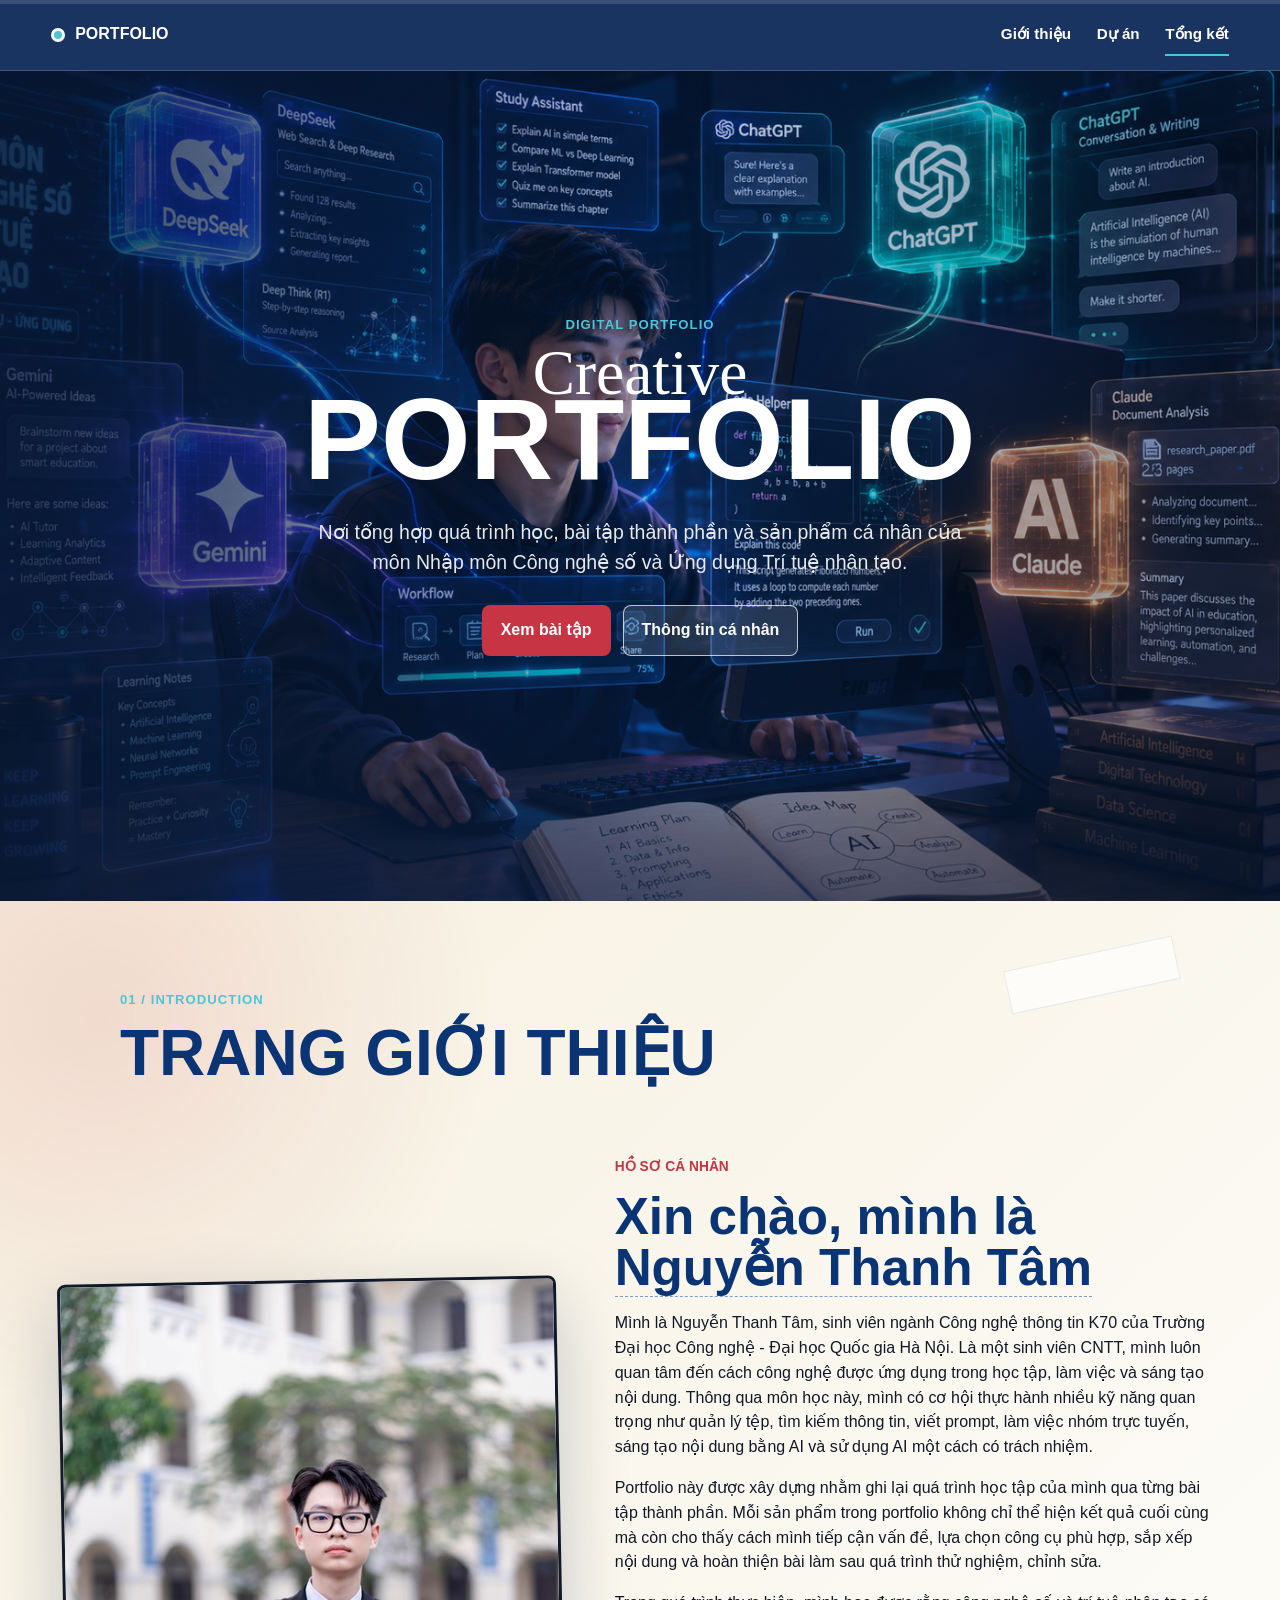
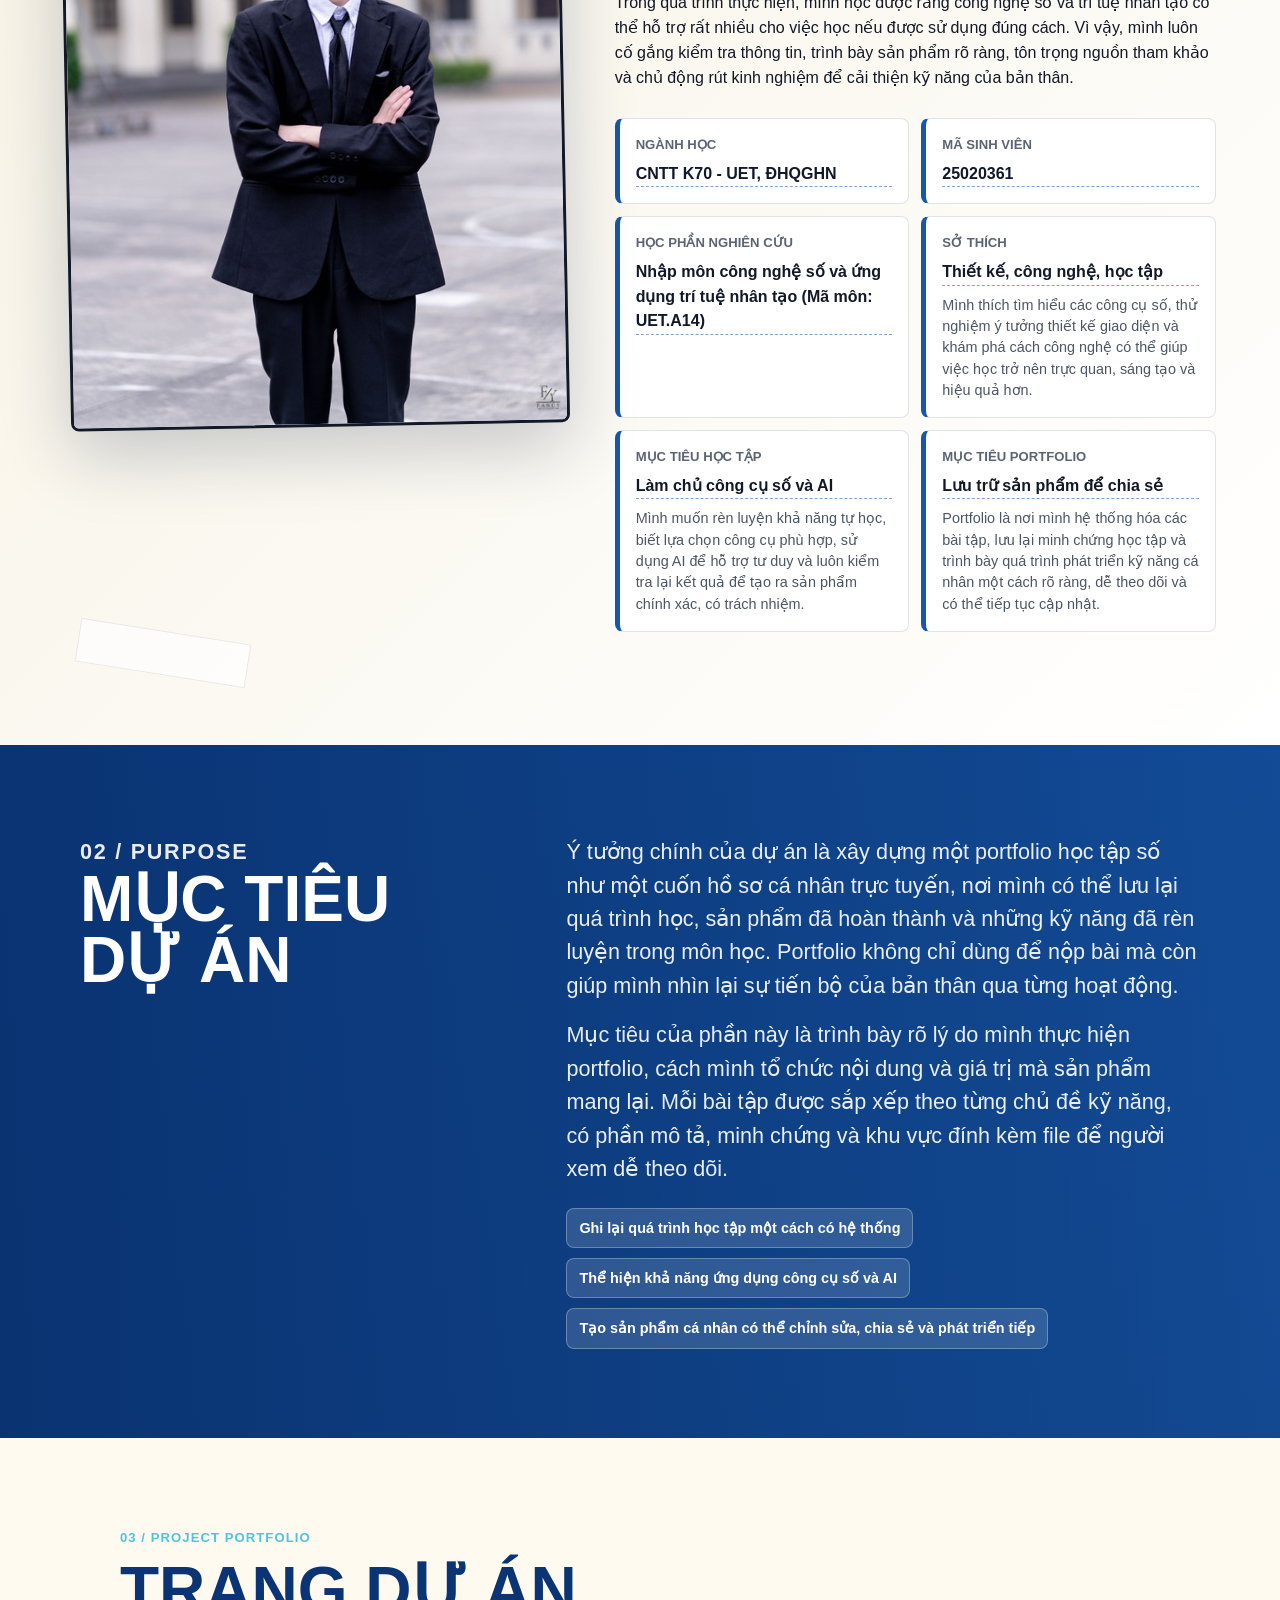
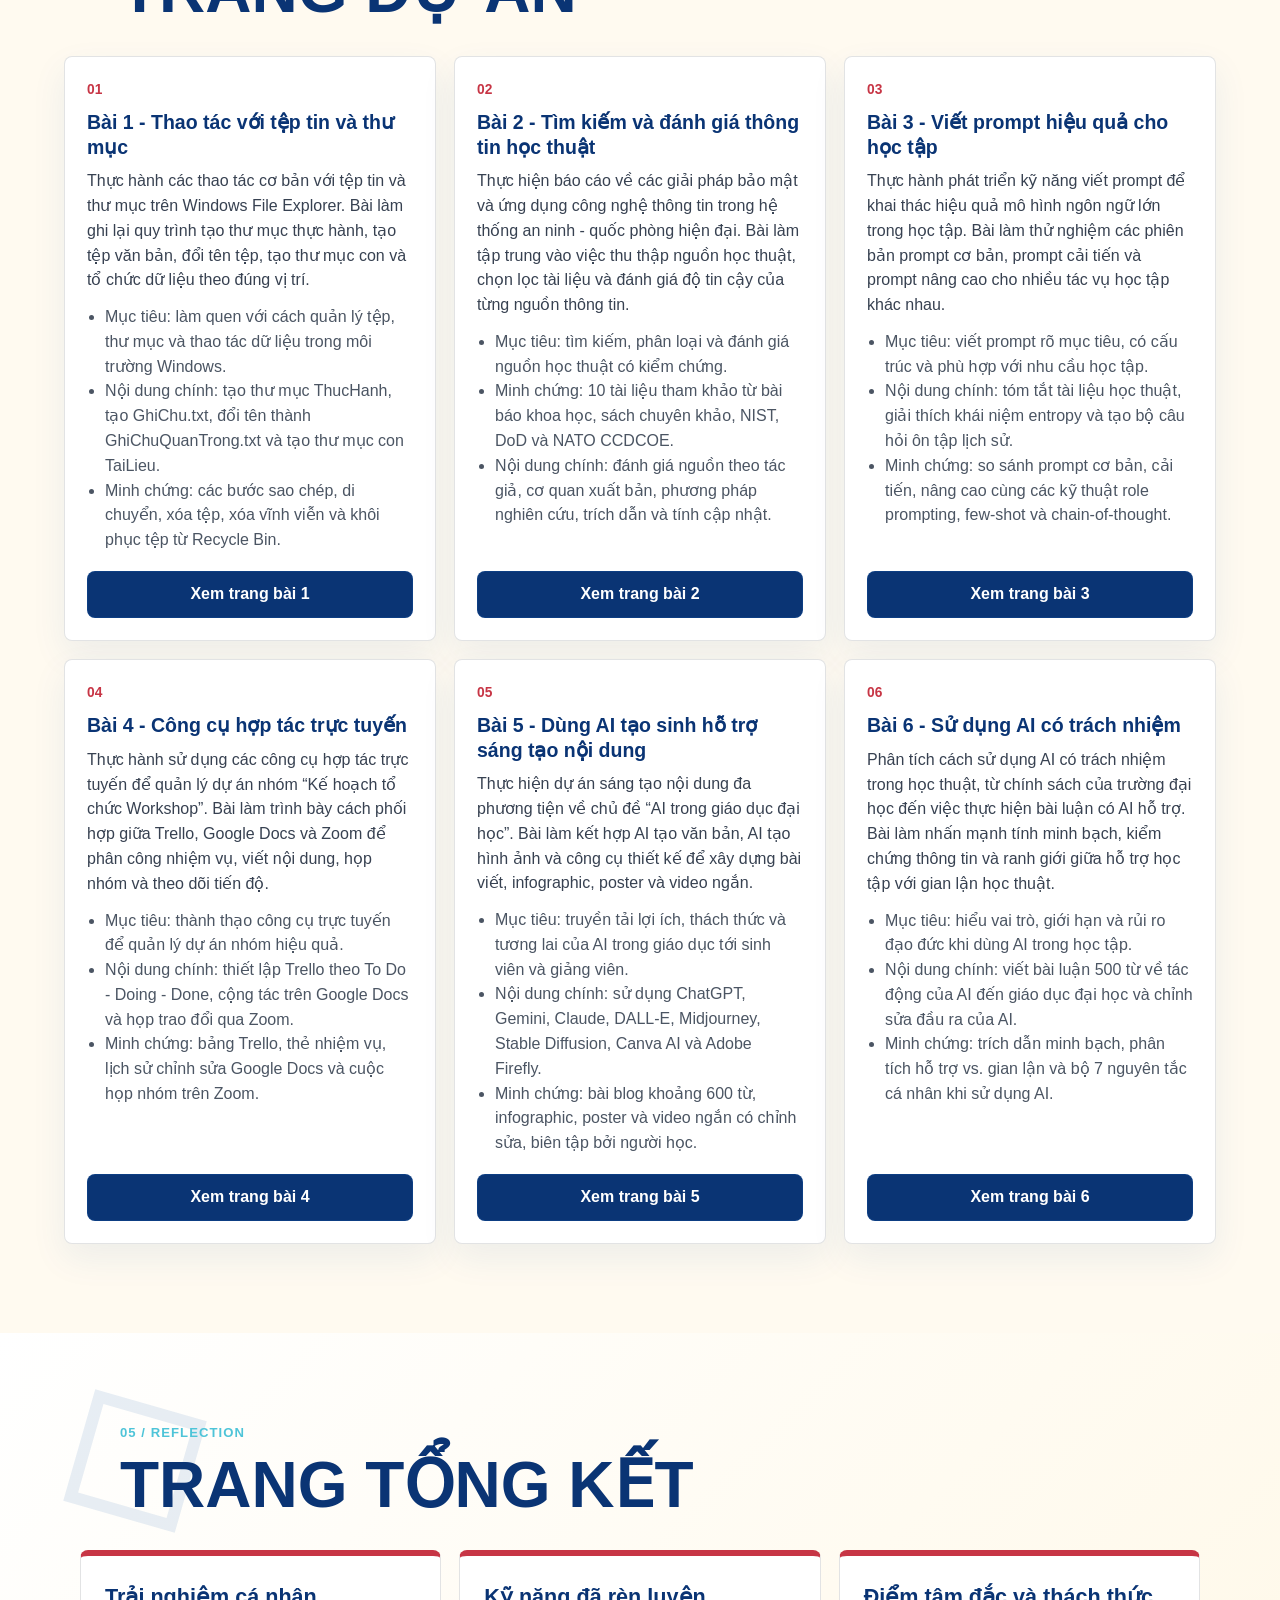
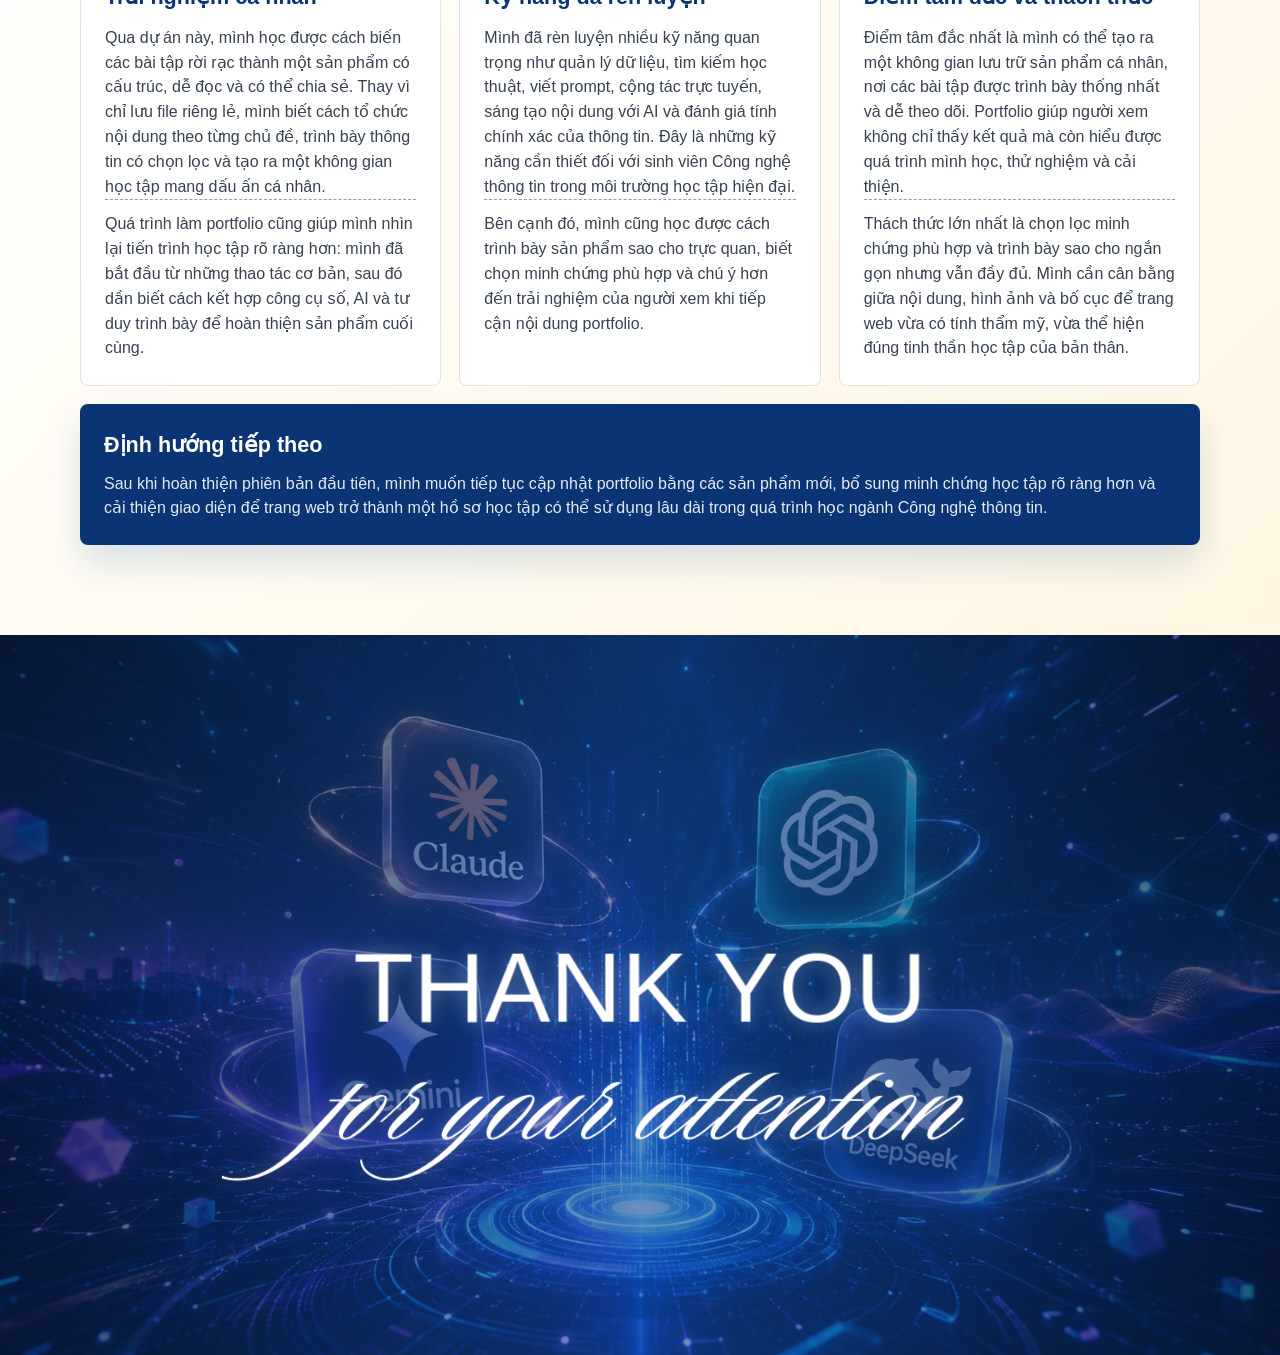
==== index.html @ 355b31be "kkkkkkkk" ====
<!doctype html>
<html lang="vi">
  <head>
    <meta charset="utf-8" />
    <meta name="viewport" content="width=device-width, initial-scale=1" />
    <title>Portfolio Kỹ thuật số</title>
    <link rel="stylesheet" href="styles.css" />
  </head>
  <body>
    <header class="site-header" aria-label="Điều hướng chính">
      <a class="brand-mark" href="#home">
        <span class="brand-dot"></span>
        Portfolio
      </a>
      <nav class="nav-links">
        <a href="#about">Giới thiệu</a>
        <a href="#projects">Dự án</a>
        <a href="#summary">Tổng kết</a>
      </nav>
    </header>
    <div class="scroll-progress" aria-hidden="true"><span id="scrollProgress"></span></div>

    <main>
      <section class="hero" id="home">
        <video class="hero-bg hero-video" autoplay muted loop playsinline poster="assets/hero-background.png" aria-hidden="true">
          <source src="assets/hero-background.mp4" type="video/mp4" />
        </video>
        <div class="hero-overlay"></div>
        <div class="hero-content">
          <p class="eyebrow hero-kicker">Digital Portfolio</p>
          <h1 aria-label="Creative Portfolio">
            <span class="script hero-handwrite">Creative</span>
            <span class="hero-word" data-letter-reveal>Portfolio</span>
          </h1>
          <p class="hero-copy">
            Nơi tổng hợp quá trình học, bài tập thành phần và sản phẩm cá nhân
            của môn Nhập môn Công nghệ số và Ứng dụng Trí tuệ nhân tạo.
          </p>
          <div class="hero-actions">
            <a class="primary-btn" href="#projects">Xem bài tập</a>
            <a class="ghost-btn" href="#about">Thông tin cá nhân</a>
          </div>
        </div>
      </section>

      <section class="section intro-band" id="about">
        <div class="section-heading">
          <p class="eyebrow">01 / Introduction</p>
          <h2>Trang Giới Thiệu</h2>
        </div>
        <div class="about-grid">
          <div class="profile-panel">
            <div class="photo-slot">
              <img src="assets/profile.jpg" alt="Ảnh cá nhân Nguyễn Thanh Tâm" />
            </div>
          </div>
          <div class="about-copy">
            <p class="label">Hồ sơ cá nhân</p>
            <h3>Xin chào, mình là <span contenteditable="true">Nguyễn Thanh Tâm</span></h3>
            <p>
              Mình là Nguyễn Thanh Tâm, sinh viên ngành Công nghệ thông tin K70
              của Trường Đại học Công nghệ - Đại học Quốc gia Hà Nội. Là một sinh
              viên CNTT, mình luôn quan tâm đến cách công nghệ được ứng dụng trong
              học tập, làm việc và sáng tạo nội dung. Thông qua môn học này, mình
              có cơ hội thực hành nhiều kỹ năng quan trọng như quản lý tệp, tìm
              kiếm thông tin, viết prompt, làm việc nhóm trực tuyến, sáng tạo nội
              dung bằng AI và sử dụng AI một cách có trách nhiệm.
            </p>
            <p class="about-note">
              Portfolio này được xây dựng nhằm ghi lại quá trình học tập của
              mình qua từng bài tập thành phần. Mỗi sản phẩm trong portfolio
              không chỉ thể hiện kết quả cuối cùng mà còn cho thấy cách mình
              tiếp cận vấn đề, lựa chọn công cụ phù hợp, sắp xếp nội dung và
              hoàn thiện bài làm sau quá trình thử nghiệm, chỉnh sửa.
            </p>
            <p class="about-note">
              Trong quá trình thực hiện, mình học được rằng công nghệ số và trí
              tuệ nhân tạo có thể hỗ trợ rất nhiều cho việc học nếu được sử dụng
              đúng cách. Vì vậy, mình luôn cố gắng kiểm tra thông tin, trình bày
              sản phẩm rõ ràng, tôn trọng nguồn tham khảo và chủ động rút kinh
              nghiệm để cải thiện kỹ năng của bản thân.
            </p>
            <div class="info-grid">
              <div>
                <span>Ngành học</span>
                <strong contenteditable="true">CNTT K70 - UET, ĐHQGHN</strong>
              </div>
              <div>
                <span>Mã sinh viên</span>
                <strong contenteditable="true">25020361</strong>
              </div>
              <div>
                <span>Học phần nghiên cứu</span>
                <strong contenteditable="true">Nhập môn công nghệ số và ứng dụng trí tuệ nhân tạo (Mã môn: UET.A14)</strong>
              </div>
              <div>
                <span>Sở thích</span>
                <strong contenteditable="true">Thiết kế, công nghệ, học tập</strong>
                <p>
                  Mình thích tìm hiểu các công cụ số, thử nghiệm ý tưởng thiết
                  kế giao diện và khám phá cách công nghệ có thể giúp việc học
                  trở nên trực quan, sáng tạo và hiệu quả hơn.
                </p>
              </div>
              <div>
                <span>Mục tiêu học tập</span>
                <strong contenteditable="true">Làm chủ công cụ số và AI</strong>
                <p>
                  Mình muốn rèn luyện khả năng tự học, biết lựa chọn công cụ
                  phù hợp, sử dụng AI để hỗ trợ tư duy và luôn kiểm tra lại kết
                  quả để tạo ra sản phẩm chính xác, có trách nhiệm.
                </p>
              </div>
              <div>
                <span>Mục tiêu portfolio</span>
                <strong contenteditable="true">Lưu trữ sản phẩm để chia sẻ</strong>
                <p>
                  Portfolio là nơi mình hệ thống hóa các bài tập, lưu lại minh
                  chứng học tập và trình bày quá trình phát triển kỹ năng cá
                  nhân một cách rõ ràng, dễ theo dõi và có thể tiếp tục cập nhật.
                </p>
              </div>
            </div>
          </div>
        </div>
      </section>

      <section class="section goals-band">
        <video class="goals-video" autoplay muted loop playsinline aria-hidden="true">
          <source src="assets/goal-bg.mp4" type="video/mp4" />
        </video>
        <div class="wide-split">
          <div>
            <p class="eyebrow">02 / Purpose</p>
            <h2>Mục tiêu dự án</h2>
          </div>
          <div class="goals-copy">
            <p>
              Ý tưởng chính của dự án là xây dựng một portfolio học tập số như
              một cuốn hồ sơ cá nhân trực tuyến, nơi mình có thể lưu lại quá
              trình học, sản phẩm đã hoàn thành và những kỹ năng đã rèn luyện
              trong môn học. Portfolio không chỉ dùng để nộp bài mà còn giúp
              mình nhìn lại sự tiến bộ của bản thân qua từng hoạt động.
            </p>
            <p>
              Mục tiêu của phần này là trình bày rõ lý do mình thực hiện
              portfolio, cách mình tổ chức nội dung và giá trị mà sản phẩm mang
              lại. Mỗi bài tập được sắp xếp theo từng chủ đề kỹ năng, có phần mô
              tả, minh chứng và khu vực đính kèm file để người xem dễ theo dõi.
            </p>
            <div class="goal-points">
              <span>Ghi lại quá trình học tập một cách có hệ thống</span>
              <span>Thể hiện khả năng ứng dụng công cụ số và AI</span>
              <span>Tạo sản phẩm cá nhân có thể chỉnh sửa, chia sẻ và phát triển tiếp</span>
            </div>
          </div>
        </div>
      </section>

      <section class="section" id="projects">
        <div class="section-heading">
          <p class="eyebrow">03 / Project Portfolio</p>
          <h2>Trang Dự Án</h2>
        </div>

        <div class="project-grid">
          <article class="project-card">
            <div class="project-number">01</div>
            <h3>Bài 1 - Thao tác với tệp tin và thư mục</h3>
            <p>
              Thực hành các thao tác cơ bản với tệp tin và thư mục trên Windows
              File Explorer. Bài làm ghi lại quy trình tạo thư mục thực hành,
              tạo tệp văn bản, đổi tên tệp, tạo thư mục con và tổ chức dữ liệu
              theo đúng vị trí.
            </p>
            <ul>
              <li>Mục tiêu: làm quen với cách quản lý tệp, thư mục và thao tác dữ liệu trong môi trường Windows.</li>
              <li>Nội dung chính: tạo thư mục ThucHanh, tạo GhiChu.txt, đổi tên thành GhiChuQuanTrong.txt và tạo thư mục con TaiLieu.</li>
              <li>Minh chứng: các bước sao chép, di chuyển, xóa tệp, xóa vĩnh viễn và khôi phục tệp từ Recycle Bin.</li>
            </ul>
            <a class="project-open-btn" href="bai-1.html">Xem trang bài 1</a>
          </article>

          <article class="project-card">
            <div class="project-number">02</div>
            <h3>Bài 2 - Tìm kiếm và đánh giá thông tin học thuật</h3>
            <p>
              Thực hiện báo cáo về các giải pháp bảo mật và ứng dụng công nghệ
              thông tin trong hệ thống an ninh - quốc phòng hiện đại. Bài làm
              tập trung vào việc thu thập nguồn học thuật, chọn lọc tài liệu và
              đánh giá độ tin cậy của từng nguồn thông tin.
            </p>
            <ul>
              <li>Mục tiêu: tìm kiếm, phân loại và đánh giá nguồn học thuật có kiểm chứng.</li>
              <li>Minh chứng: 10 tài liệu tham khảo từ bài báo khoa học, sách chuyên khảo, NIST, DoD và NATO CCDCOE.</li>
              <li>Nội dung chính: đánh giá nguồn theo tác giả, cơ quan xuất bản, phương pháp nghiên cứu, trích dẫn và tính cập nhật.</li>
            </ul>
            <a class="project-open-btn" href="bai-2.html">Xem trang bài 2</a>
          </article>

          <article class="project-card">
            <div class="project-number">03</div>
            <h3>Bài 3 - Viết prompt hiệu quả cho học tập</h3>
            <p>
              Thực hành phát triển kỹ năng viết prompt để khai thác hiệu quả mô
              hình ngôn ngữ lớn trong học tập. Bài làm thử nghiệm các phiên bản
              prompt cơ bản, prompt cải tiến và prompt nâng cao cho nhiều tác vụ
              học tập khác nhau.
            </p>
            <ul>
              <li>Mục tiêu: viết prompt rõ mục tiêu, có cấu trúc và phù hợp với nhu cầu học tập.</li>
              <li>Nội dung chính: tóm tắt tài liệu học thuật, giải thích khái niệm entropy và tạo bộ câu hỏi ôn tập lịch sử.</li>
              <li>Minh chứng: so sánh prompt cơ bản, cải tiến, nâng cao cùng các kỹ thuật role prompting, few-shot và chain-of-thought.</li>
            </ul>
            <a class="project-open-btn" href="bai-3.html">Xem trang bài 3</a>
          </article>

          <article class="project-card">
            <div class="project-number">04</div>
            <h3>Bài 4 - Công cụ hợp tác trực tuyến</h3>
            <p>
              Thực hành sử dụng các công cụ hợp tác trực tuyến để quản lý dự án
              nhóm “Kế hoạch tổ chức Workshop”. Bài làm trình bày cách phối hợp
              giữa Trello, Google Docs và Zoom để phân công nhiệm vụ, viết nội
              dung, họp nhóm và theo dõi tiến độ.
            </p>
            <ul>
              <li>Mục tiêu: thành thạo công cụ trực tuyến để quản lý dự án nhóm hiệu quả.</li>
              <li>Nội dung chính: thiết lập Trello theo To Do - Doing - Done, cộng tác trên Google Docs và họp trao đổi qua Zoom.</li>
              <li>Minh chứng: bảng Trello, thẻ nhiệm vụ, lịch sử chỉnh sửa Google Docs và cuộc họp nhóm trên Zoom.</li>
            </ul>
            <a class="project-open-btn" href="bai-4.html">Xem trang bài 4</a>
          </article>

          <article class="project-card">
            <div class="project-number">05</div>
            <h3>Bài 5 - Dùng AI tạo sinh hỗ trợ sáng tạo nội dung</h3>
            <p>
              Thực hiện dự án sáng tạo nội dung đa phương tiện về chủ đề “AI
              trong giáo dục đại học”. Bài làm kết hợp AI tạo văn bản, AI tạo
              hình ảnh và công cụ thiết kế để xây dựng bài viết, infographic,
              poster và video ngắn.
            </p>
            <ul>
              <li>Mục tiêu: truyền tải lợi ích, thách thức và tương lai của AI trong giáo dục tới sinh viên và giảng viên.</li>
              <li>Nội dung chính: sử dụng ChatGPT, Gemini, Claude, DALL-E, Midjourney, Stable Diffusion, Canva AI và Adobe Firefly.</li>
              <li>Minh chứng: bài blog khoảng 600 từ, infographic, poster và video ngắn có chỉnh sửa, biên tập bởi người học.</li>
            </ul>
            <a class="project-open-btn" href="bai-5.html">Xem trang bài 5</a>
          </article>

          <article class="project-card">
            <div class="project-number">06</div>
            <h3>Bài 6 - Sử dụng AI có trách nhiệm</h3>
            <p>
              Phân tích cách sử dụng AI có trách nhiệm trong học thuật, từ chính
              sách của trường đại học đến việc thực hiện bài luận có AI hỗ trợ.
              Bài làm nhấn mạnh tính minh bạch, kiểm chứng thông tin và ranh
              giới giữa hỗ trợ học tập với gian lận học thuật.
            </p>
            <ul>
              <li>Mục tiêu: hiểu vai trò, giới hạn và rủi ro đạo đức khi dùng AI trong học tập.</li>
              <li>Nội dung chính: viết bài luận 500 từ về tác động của AI đến giáo dục đại học và chỉnh sửa đầu ra của AI.</li>
              <li>Minh chứng: trích dẫn minh bạch, phân tích hỗ trợ vs. gian lận và bộ 7 nguyên tắc cá nhân khi sử dụng AI.</li>
            </ul>
            <a class="project-open-btn" href="bai-6.html">Xem trang bài 6</a>
          </article>
        </div>
      </section>

      <section class="section summary" id="summary">
        <div class="section-heading">
          <p class="eyebrow">05 / Reflection</p>
          <h2>Trang Tổng Kết</h2>
        </div>
        <div class="summary-grid">
          <article>
            <h3>Trải nghiệm cá nhân</h3>
            <p contenteditable="true">
              Qua dự án này, mình học được cách biến các bài tập rời rạc thành
              một sản phẩm có cấu trúc, dễ đọc và có thể chia sẻ. Thay vì chỉ
              lưu file riêng lẻ, mình biết cách tổ chức nội dung theo từng chủ
              đề, trình bày thông tin có chọn lọc và tạo ra một không gian học
              tập mang dấu ấn cá nhân.
            </p>
            <p>
              Quá trình làm portfolio cũng giúp mình nhìn lại tiến trình học tập
              rõ ràng hơn: mình đã bắt đầu từ những thao tác cơ bản, sau đó dần
              biết cách kết hợp công cụ số, AI và tư duy trình bày để hoàn thiện
              sản phẩm cuối cùng.
            </p>
          </article>
          <article>
            <h3>Kỹ năng đã rèn luyện</h3>
            <p contenteditable="true">
              Mình đã rèn luyện nhiều kỹ năng quan trọng như quản lý dữ liệu,
              tìm kiếm học thuật, viết prompt, cộng tác trực tuyến, sáng tạo nội
              dung với AI và đánh giá tính chính xác của thông tin. Đây là những
              kỹ năng cần thiết đối với sinh viên Công nghệ thông tin trong môi
              trường học tập hiện đại.
            </p>
            <p>
              Bên cạnh đó, mình cũng học được cách trình bày sản phẩm sao cho
              trực quan, biết chọn minh chứng phù hợp và chú ý hơn đến trải
              nghiệm của người xem khi tiếp cận nội dung portfolio.
            </p>
          </article>
          <article>
            <h3>Điểm tâm đắc và thách thức</h3>
            <p contenteditable="true">
              Điểm tâm đắc nhất là mình có thể tạo ra một không gian lưu trữ sản
              phẩm cá nhân, nơi các bài tập được trình bày thống nhất và dễ theo
              dõi. Portfolio giúp người xem không chỉ thấy kết quả mà còn hiểu
              được quá trình mình học, thử nghiệm và cải thiện.
            </p>
            <p>
              Thách thức lớn nhất là chọn lọc minh chứng phù hợp và trình bày
              sao cho ngắn gọn nhưng vẫn đầy đủ. Mình cần cân bằng giữa nội dung,
              hình ảnh và bố cục để trang web vừa có tính thẩm mỹ, vừa thể hiện
              đúng tinh thần học tập của bản thân.
            </p>
          </article>
        </div>
        <div class="summary-note">
          <h3>Định hướng tiếp theo</h3>
          <p>
            Sau khi hoàn thiện phiên bản đầu tiên, mình muốn tiếp tục cập nhật
            portfolio bằng các sản phẩm mới, bổ sung minh chứng học tập rõ ràng
            hơn và cải thiện giao diện để trang web trở thành một hồ sơ học tập
            có thể sử dụng lâu dài trong quá trình học ngành Công nghệ thông tin.
          </p>
        </div>
      </section>

    </main>

    <footer class="site-footer">
      <video class="thanks-bg thanks-video" autoplay muted loop playsinline poster="assets/thanks-background.png" aria-hidden="true">
        <source src="assets/thanks-background.mp4" type="video/mp4" />
      </video>
      <div class="thanks-title" aria-label="Thank you">THANK YOU</div>
      <img class="thanks-script" src="assets/thanks-script-overlay.png" alt="for your attention" />
    </footer>

    <button class="back-to-top" type="button" aria-label="Lên đầu trang">↑</button>

    <script src="script.js"></script>
  </body>
</html>
---- styles.css ----
:root {
  --blue: #1657a9;
  --deep-blue: #0a3474;
  --ink: #111827;
  --cream: #f6f0df;
  --paper: #fffaf0;
  --line: rgba(255, 255, 255, 0.52);
  --cyan: #4ec4d8;
  --red: #c73545;
  --shadow: 0 24px 70px rgba(8, 24, 56, 0.22);
}

* {
  box-sizing: border-box;
}

html {
  scroll-behavior: smooth;
  scroll-padding-top: 86px;
}

body {
  margin: 0;
  color: var(--ink);
  background: var(--paper);
  font-family: "Segoe UI", Arial, sans-serif;
  line-height: 1.55;
  overflow-x: hidden;
}

img {
  display: block;
  max-width: 100%;
}

a {
  color: inherit;
  text-decoration: none;
}

button,
input {
  font: inherit;
}

.scroll-progress {
  position: fixed;
  top: 0;
  left: 0;
  z-index: 30;
  width: 100%;
  height: 4px;
  background: rgba(255, 255, 255, 0.14);
  pointer-events: none;
}

.scroll-progress span {
  display: block;
  width: 0%;
  height: 100%;
  background: linear-gradient(90deg, var(--cyan), var(--red));
  box-shadow: 0 0 18px rgba(78, 196, 216, 0.78);
  transition: width 120ms linear;
}

.site-header {
  position: sticky;
  top: 0;
  left: 0;
  z-index: 20;
  display: flex;
  align-items: center;
  justify-content: space-between;
  width: 100%;
  min-height: 70px;
  padding: 14px clamp(18px, 4vw, 54px);
  color: white;
  background: rgba(12, 40, 88, 0.94);
  border-bottom: 1px solid rgba(255, 255, 255, 0.18);
  backdrop-filter: blur(18px);
}

.brand-mark {
  display: inline-flex;
  align-items: center;
  gap: 10px;
  font-weight: 800;
  letter-spacing: 0;
  text-transform: uppercase;
}

.brand-dot {
  width: 14px;
  height: 14px;
  background: var(--cyan);
  border: 3px solid white;
  border-radius: 50%;
  box-shadow: 0 0 0 rgba(78, 196, 216, 0.65);
  animation: pulseDot 2.6s ease-in-out infinite;
}

.nav-links {
  display: flex;
  flex-wrap: wrap;
  gap: clamp(10px, 2vw, 26px);
  align-items: center;
  justify-content: flex-end;
  font-size: 0.95rem;
  font-weight: 700;
}

.nav-links a {
  position: relative;
  padding: 8px 0;
  border-bottom: 2px solid transparent;
  transition: color 180ms ease, transform 180ms ease;
}

.nav-links a:hover,
.nav-links a:focus-visible,
.nav-links a.active {
  border-color: var(--cyan);
  outline: 0;
}

.nav-links a:hover {
  transform: translateY(-2px);
}

.hero {
  position: relative;
  min-height: calc(100svh - 70px);
  display: grid;
  align-items: center;
  overflow: hidden;
  color: white;
  background: var(--blue);
}

.hero-bg {
  position: absolute;
  inset: 0;
  width: 100%;
  height: 100%;
  object-fit: cover;
  object-position: center;
  transform: scale(1.04);
  animation: heroZoom 18s ease-in-out infinite alternate;
}

.hero-video {
  display: block;
  background: var(--blue);
}

.hero-overlay {
  position: absolute;
  inset: 0;
  background:
    linear-gradient(90deg, rgba(8, 25, 54, 0.84), rgba(12, 59, 128, 0.26) 54%, rgba(8, 25, 54, 0.42)),
    linear-gradient(0deg, rgba(8, 25, 54, 0.55), transparent 34%);
}

.hero::after {
  content: "";
  position: absolute;
  inset: -20%;
  background: linear-gradient(115deg, transparent 35%, rgba(255, 255, 255, 0.16) 48%, transparent 62%);
  transform: translateX(-70%) rotate(2deg);
  animation: heroShine 7s ease-in-out infinite;
}

.hero-content {
  position: relative;
  z-index: 2;
  width: min(1080px, calc(100% - 36px));
  margin-inline: auto;
  padding-top: 0;
  text-align: center;
}

.hero-kicker {
  opacity: 0;
  transform: translateY(14px);
  animation: heroFadeUp 640ms 120ms ease both;
}

.eyebrow {
  margin: 0 0 12px;
  color: var(--cyan);
  font-size: 0.82rem;
  font-weight: 900;
  letter-spacing: 0.08em;
  text-transform: uppercase;
}

.hero h1 {
  margin: 0;
  font-size: clamp(4.1rem, 9vw, 9.6rem);
  line-height: 0.82;
  letter-spacing: 0;
  text-transform: uppercase;
}

.script {
  display: block;
  margin-bottom: -0.12em;
  font-family: "Segoe Script", "Brush Script MT", cursive;
  font-size: 0.55em;
  font-weight: 400;
  text-transform: none;
}

.hero-handwrite {
  position: relative;
  width: max-content;
  max-width: 100%;
  margin-inline: auto;
  overflow: hidden;
  white-space: nowrap;
  clip-path: inset(0 100% 0 0);
  animation: writeText 1.45s 360ms steps(8, end) forwards;
}

.hero-handwrite::after {
  content: "";
  position: absolute;
  top: 12%;
  right: 0;
  width: 3px;
  height: 72%;
  background: rgba(255, 255, 255, 0.9);
  box-shadow: 0 0 12px rgba(78, 196, 216, 0.9);
  animation:
    caretBlink 640ms 360ms step-end 4,
    caretOut 260ms 2.25s ease forwards;
}

.hero-word {
  display: block;
  white-space: nowrap;
}

.hero-letter {
  display: inline-block;
  opacity: 0;
  transform: translateY(0.38em) scale(0.92);
  filter: blur(8px);
  animation: letterRise 620ms cubic-bezier(0.2, 0.85, 0.25, 1.2) forwards;
  animation-delay: calc(1.15s + (var(--i) * 70ms));
}

.hero-copy {
  width: min(680px, 100%);
  margin: 30px auto 0;
  color: rgba(255, 255, 255, 0.9);
  font-size: clamp(1rem, 2vw, 1.22rem);
  opacity: 0;
  transform: translateY(18px);
  animation: heroFadeUp 760ms 2.05s ease both;
}

.hero-actions {
  display: flex;
  flex-wrap: wrap;
  gap: 12px;
  justify-content: center;
  margin-top: 28px;
  opacity: 0;
  transform: translateY(18px);
  animation: heroFadeUp 760ms 2.28s ease both;
}

.primary-btn,
.ghost-btn {
  min-height: 46px;
  padding: 12px 18px;
  color: white;
  font-weight: 800;
  border: 1px solid transparent;
  border-radius: 8px;
  cursor: pointer;
  transition: transform 180ms ease, box-shadow 180ms ease, background 180ms ease;
}

.primary-btn,
.primary-btn {
  background: var(--red);
}

.ghost-btn {
  background: rgba(255, 255, 255, 0.12);
  border-color: rgba(255, 255, 255, 0.7);
}

.primary-btn:hover,
.ghost-btn:hover,
.artifact-slot label:hover {
  transform: translateY(-2px);
  box-shadow: 0 12px 24px rgba(8, 25, 54, 0.22);
}

.primary-btn:active,
.ghost-btn:active,
.artifact-slot label:active {
  transform: translateY(0);
}

.section {
  padding: clamp(58px, 7vw, 104px) clamp(18px, 5vw, 80px);
  scroll-margin-top: 86px;
}

.reveal {
  opacity: 0;
  transform: translateY(34px);
  transition:
    opacity 700ms ease,
    transform 700ms cubic-bezier(0.2, 0.8, 0.2, 1);
  transition-delay: var(--delay, 0ms);
}

.reveal.is-visible {
  opacity: 1;
  transform: translateY(0);
}

.section-heading {
  width: min(1040px, 100%);
  margin: 0 auto 34px;
}

.section-heading h2,
.wide-split h2 {
  margin: 0;
  color: var(--deep-blue);
  font-size: clamp(2.35rem, 5vw, 5.2rem);
  line-height: 0.96;
  letter-spacing: 0;
  text-transform: uppercase;
}

.intro-band {
  position: relative;
  overflow: hidden;
  background:
    radial-gradient(circle at 8% 8%, rgba(199, 53, 69, 0.12), transparent 22%),
    linear-gradient(135deg, var(--cream), #fff);
}

.intro-band::before,
.intro-band::after {
  content: "";
  position: absolute;
  z-index: 0;
  width: 170px;
  height: 42px;
  background: rgba(255, 255, 255, 0.68);
  border: 1px solid rgba(17, 24, 39, 0.08);
  transform: rotate(-12deg);
}

.intro-band::before {
  top: 52px;
  right: 8%;
}

.intro-band::after {
  bottom: 70px;
  left: 6%;
  transform: rotate(9deg);
}

.intro-band > * {
  position: relative;
  z-index: 1;
}

.about-grid {
  display: grid;
  grid-template-columns: minmax(380px, 0.98fr) minmax(420px, 1.18fr);
  gap: clamp(28px, 4vw, 56px);
  align-items: center;
  width: min(1240px, 100%);
  margin: 0 auto;
}

.profile-panel {
  width: min(500px, 100%);
  justify-self: center;
  background: #eef2f7;
  border: 3px solid var(--ink);
  border-radius: 8px;
  box-shadow: var(--shadow);
  overflow: hidden;
  transform: translateY(-34px) rotate(-1.1deg);
  transition: transform 260ms ease, box-shadow 260ms ease;
}

.profile-panel:hover {
  transform: translateY(-38px) rotate(0deg);
  box-shadow: 0 30px 80px rgba(8, 24, 56, 0.28);
}

.photo-slot {
  position: relative;
  aspect-ratio: 533 / 800;
}

.photo-slot img {
  width: 100%;
  height: 100%;
  object-fit: contain;
  transition: transform 450ms ease, filter 450ms ease;
}

.photo-slot:hover img {
  filter: saturate(1.1) contrast(1.05);
  transform: scale(1.045);
}

.artifact-slot label input {
  position: absolute;
  width: 1px;
  height: 1px;
  opacity: 0;
  pointer-events: none;
}

.about-copy {
  padding: clamp(8px, 2vw, 24px) 0;
}

.label,
.project-number {
  color: var(--red);
  font-size: 0.86rem;
  font-weight: 900;
  text-transform: uppercase;
}

.about-copy h3 {
  margin: 0 0 18px;
  color: var(--deep-blue);
  font-size: clamp(2rem, 4vw, 3.6rem);
  line-height: 1;
}

.about-note {
  margin-top: 12px;
}

[contenteditable="true"] {
  border-bottom: 1px dashed rgba(22, 87, 169, 0.55);
  outline: 0;
}

[contenteditable="true"]:focus {
  background: rgba(78, 196, 216, 0.14);
}

.info-grid {
  display: grid;
  grid-template-columns: repeat(2, minmax(0, 1fr));
  gap: 12px;
  margin-top: 28px;
}

.info-grid div,
.summary-grid article,
.project-card {
  background: white;
  border: 1px solid rgba(17, 24, 39, 0.12);
  border-radius: 8px;
}

.info-grid div {
  padding: 16px;
  border-left: 5px solid var(--blue);
  transition: transform 200ms ease, box-shadow 200ms ease, border-color 200ms ease;
}

.info-grid div:hover {
  border-left-color: var(--red);
  box-shadow: 0 14px 28px rgba(22, 87, 169, 0.12);
  transform: translateY(-3px);
}

.info-grid span {
  display: block;
  color: #5b6472;
  font-size: 0.82rem;
  font-weight: 800;
  text-transform: uppercase;
}

.info-grid strong {
  display: block;
  margin-top: 6px;
  color: var(--ink);
  overflow-wrap: anywhere;
}

.info-grid p {
  margin: 9px 0 0;
  color: #4b5563;
  font-size: 0.9rem;
  line-height: 1.48;
}

.goals-band {
  position: relative;
  overflow: hidden;
  color: white;
  background: var(--deep-blue);
}

.goals-video {
  position: absolute;
  inset: 0;
  z-index: 0;
  width: 100%;
  height: 100%;
  object-fit: cover;
}

.goals-band::before {
  content: "";
  position: absolute;
  inset: 0;
  z-index: 1;
  background:
    linear-gradient(90deg, rgba(10, 52, 116, 0.9), rgba(22, 87, 169, 0.7)),
    linear-gradient(0deg, rgba(8, 25, 54, 0.44), rgba(8, 25, 54, 0.18));
}

.goals-band > :not(.goals-video) {
  position: relative;
  z-index: 2;
}

.wide-split {
  display: grid;
  grid-template-columns: 0.8fr 1.2fr;
  gap: clamp(22px, 5vw, 70px);
  align-items: start;
  width: min(1120px, 100%);
  margin: 0 auto;
}

.wide-split h2 {
  color: white;
}

.wide-split p {
  margin: 0;
  color: rgba(255, 255, 255, 0.91);
  font-size: clamp(1.05rem, 2vw, 1.35rem);
}

.goals-copy {
  display: grid;
  gap: 16px;
}

.goal-points {
  display: flex;
  flex-wrap: wrap;
  gap: 10px;
  margin-top: 6px;
}

.goal-points span {
  display: inline-flex;
  align-items: center;
  min-height: 38px;
  padding: 8px 12px;
  color: white;
  font-size: 0.9rem;
  font-weight: 800;
  background: rgba(255, 255, 255, 0.14);
  border: 1px solid rgba(255, 255, 255, 0.28);
  border-radius: 8px;
}

.project-grid {
  display: grid;
  grid-template-columns: repeat(3, minmax(0, 1fr));
  gap: 18px;
  width: min(1220px, 100%);
  margin: 0 auto;
}

.project-card {
  position: relative;
  isolation: isolate;
  display: flex;
  flex-direction: column;
  min-height: 430px;
  padding: 22px;
  box-shadow: 0 14px 35px rgba(22, 87, 169, 0.08);
  overflow: hidden;
  transform: perspective(900px) rotateX(0deg) rotateY(0deg);
  transition:
    transform 220ms ease,
    box-shadow 220ms ease,
    border-color 220ms ease;
}

.project-card::before {
  content: "";
  position: absolute;
  inset: 0;
  z-index: -1;
  background:
    radial-gradient(circle at var(--mx, 50%) var(--my, 20%), rgba(78, 196, 216, 0.26), transparent 28%),
    linear-gradient(135deg, rgba(255, 255, 255, 0.92), rgba(246, 240, 223, 0.56));
  opacity: 0;
  transition: opacity 180ms ease;
}

.project-card::after {
  content: "";
  position: absolute;
  top: 0;
  left: 22px;
  width: 54px;
  height: 7px;
  background: var(--red);
  transform: scaleX(0);
  transform-origin: left;
  transition: transform 240ms ease;
}

.project-card:hover {
  border-color: rgba(22, 87, 169, 0.38);
  box-shadow: 0 26px 58px rgba(22, 87, 169, 0.2);
  transform: perspective(900px) rotateX(var(--tilt-y, 0deg)) rotateY(var(--tilt-x, 0deg)) translateY(-8px);
}

.project-card:hover::before {
  opacity: 1;
}

.project-card:hover::after {
  transform: scaleX(1);
}

.project-card.reveal {
  opacity: 0;
  transform: perspective(900px) translateY(34px);
}

.project-card.reveal.is-visible {
  opacity: 1;
  transform: perspective(900px) rotateX(0deg) rotateY(0deg);
}

.project-card.reveal.is-visible:hover {
  transform: perspective(900px) rotateX(var(--tilt-y, 0deg)) rotateY(var(--tilt-x, 0deg)) translateY(-8px);
}

.project-card h3 {
  margin: 10px 0 10px;
  color: var(--deep-blue);
  font-size: 1.22rem;
  line-height: 1.25;
  transition: color 180ms ease;
}

.project-card:hover h3 {
  color: var(--blue);
}

.project-card p {
  margin: 0 0 12px;
  color: #374151;
}

.project-card ul {
  margin: 0 0 18px 18px;
  padding: 0;
  color: #4b5563;
}

.project-open-btn {
  display: inline-flex;
  align-items: center;
  justify-content: center;
  min-height: 42px;
  margin-top: auto;
  padding: 10px 12px;
  color: white;
  font-weight: 900;
  background: var(--deep-blue);
  border: 1px solid rgba(22, 87, 169, 0.28);
  border-radius: 8px;
  transition: transform 180ms ease, box-shadow 180ms ease, background 180ms ease;
}

.project-open-btn:hover,
.project-open-btn:focus-visible {
  background: var(--red);
  box-shadow: 0 12px 24px rgba(8, 25, 54, 0.2);
  outline: 0;
  transform: translateY(-2px);
}

.artifact-slot {
  display: grid;
  gap: 10px;
  margin-top: 14px;
  padding-top: 16px;
  border-top: 1px solid rgba(17, 24, 39, 0.12);
}

.artifact-slot input[type="url"] {
  min-width: 0;
  min-height: 44px;
  padding: 11px 12px;
  color: var(--ink);
  background: #f8fafc;
  border: 1px solid #cbd5e1;
  border-radius: 8px;
  transition: border-color 180ms ease, box-shadow 180ms ease, background 180ms ease;
}

.artifact-slot input[type="url"]:focus {
  background: white;
  border-color: var(--cyan);
  box-shadow: 0 0 0 4px rgba(78, 196, 216, 0.18);
  outline: 0;
}

.artifact-slot label {
  display: inline-flex;
  align-items: center;
  justify-content: center;
  min-height: 42px;
  padding: 10px 12px;
  color: var(--deep-blue);
  font-weight: 900;
  background: var(--cream);
  border: 1px solid rgba(22, 87, 169, 0.26);
  border-radius: 8px;
  cursor: pointer;
  transition: transform 180ms ease, box-shadow 180ms ease, border-color 180ms ease;
}

.artifact-slot.has-file label {
  border-color: rgba(199, 53, 69, 0.35);
  color: white;
  background: var(--red);
}

.file-name {
  min-height: 22px;
  color: #64748b;
  font-size: 0.88rem;
  overflow-wrap: anywhere;
}

.summary {
  position: relative;
  overflow: hidden;
  background:
    linear-gradient(135deg, #ffffff 0%, #fff7e3 100%);
}

.summary::before {
  content: "";
  position: absolute;
  top: 70px;
  left: max(18px, 6vw);
  width: 92px;
  height: 92px;
  border: 12px solid rgba(22, 87, 169, 0.1);
  transform: rotate(16deg);
}

.summary > * {
  position: relative;
  z-index: 1;
}

.summary-grid {
  display: grid;
  grid-template-columns: repeat(3, minmax(0, 1fr));
  gap: 18px;
  width: min(1120px, 100%);
  margin: 0 auto;
}

.summary-grid article {
  min-height: 260px;
  padding: 24px;
  border-top: 6px solid var(--red);
  transition: transform 220ms ease, box-shadow 220ms ease;
}

.summary-grid article:hover {
  box-shadow: 0 22px 42px rgba(22, 87, 169, 0.13);
  transform: translateY(-6px);
}

.summary-grid h3 {
  margin: 0 0 12px;
  color: var(--deep-blue);
  font-size: 1.35rem;
}

.summary-grid p {
  margin: 0;
  color: #374151;
}

.summary-grid p + p {
  margin-top: 12px;
}

.summary-note {
  width: min(1120px, 100%);
  margin: 18px auto 0;
  padding: 24px;
  color: white;
  background: var(--deep-blue);
  border-radius: 8px;
  box-shadow: 0 18px 36px rgba(22, 87, 169, 0.16);
}

.summary-note h3 {
  margin: 0 0 10px;
  font-size: 1.35rem;
}

.summary-note p {
  margin: 0;
  color: rgba(255, 255, 255, 0.9);
}

.pdf-page {
  background:
    radial-gradient(circle at 8% 10%, rgba(78, 196, 216, 0.14), transparent 26%),
    linear-gradient(135deg, #fffaf0, #ffffff);
}

.pdf-viewer-page {
  padding: clamp(38px, 6vw, 82px) clamp(16px, 5vw, 72px);
}

.pdf-hero {
  width: min(1120px, 100%);
  margin: 0 auto 28px;
}

.pdf-hero h1 {
  margin: 0;
  color: var(--deep-blue);
  font-size: clamp(2.2rem, 5vw, 5.4rem);
  line-height: 0.96;
  letter-spacing: 0;
  text-transform: uppercase;
}

.pdf-hero p:not(.eyebrow) {
  width: min(760px, 100%);
  margin: 18px 0 0;
  color: #374151;
  font-size: clamp(1rem, 2vw, 1.2rem);
}

.pdf-actions {
  display: flex;
  flex-wrap: wrap;
  gap: 12px;
  margin-top: 24px;
}

.pdf-actions .ghost-btn {
  color: var(--deep-blue);
  background: white;
  border-color: rgba(22, 87, 169, 0.28);
}

.detail-sections {
  display: grid;
  gap: 16px;
  width: min(1120px, 100%);
  margin: 0 auto 28px;
}

.detail-card {
  padding: clamp(18px, 3vw, 28px);
  background: rgba(255, 255, 255, 0.86);
  border: 1px solid rgba(17, 24, 39, 0.12);
  border-left: 6px solid var(--cyan);
  border-radius: 8px;
  box-shadow: 0 16px 36px rgba(8, 24, 56, 0.08);
}

.detail-card h2 {
  margin: 0 0 12px;
  color: var(--deep-blue);
  font-size: clamp(1.15rem, 2vw, 1.45rem);
}

.detail-card p {
  margin: 0;
  color: #374151;
}

.detail-card p + p {
  margin-top: 12px;
}

.detail-card ul {
  margin: 0;
  padding-left: 20px;
  color: #374151;
}

.detail-card li + li {
  margin-top: 8px;
}

.process-steps {
  display: grid;
  gap: 10px;
  margin: 0;
  padding-left: 24px;
  color: #374151;
}

.process-steps li {
  padding-left: 4px;
}

.process-result {
  margin-top: 14px;
  padding-top: 14px;
  border-top: 1px dashed rgba(22, 87, 169, 0.28);
}

.pdf-pages {
  display: grid;
  gap: 24px;
  width: min(1120px, 100%);
  margin: 0 auto;
}

.pdf-sheet {
  padding: clamp(14px, 2vw, 22px);
  background: white;
  border: 1px solid rgba(17, 24, 39, 0.12);
  border-radius: 8px;
  box-shadow: 0 18px 42px rgba(8, 24, 56, 0.1);
}

.pdf-sheet h2 {
  margin: 0 0 12px;
  color: var(--deep-blue);
  font-size: 1rem;
  text-transform: uppercase;
}

.pdf-sheet iframe {
  display: block;
  width: 100%;
  height: min(86vh, 980px);
  min-height: 620px;
  background: #f8fafc;
  border: 0;
  border-radius: 6px;
}

.site-footer {
  position: relative;
  display: block;
  aspect-ratio: 3000 / 1688;
  overflow: hidden;
  padding: 0;
  color: white;
  text-align: center;
  background: var(--blue);
}

.site-footer img,
.site-footer video {
  display: block;
  width: 100%;
  height: 100%;
}

.thanks-bg {
  object-fit: cover;
  transform: scale(1.03);
  animation: thanksDrift 18s ease-in-out infinite alternate;
}

.thanks-video {
  background: var(--deep-blue);
}

.site-footer::before {
  content: "";
  position: absolute;
  inset: 0;
  z-index: 1;
  background:
    linear-gradient(90deg, rgba(8, 25, 54, 0.62), rgba(22, 87, 169, 0.46), rgba(8, 25, 54, 0.58)),
    rgba(10, 52, 116, 0.28);
}

.thanks-script {
  position: absolute;
  inset: 0;
  object-fit: contain;
  filter: drop-shadow(0 0 10px rgba(255, 255, 255, 0.32));
  pointer-events: none;
}

.thanks-title {
  position: absolute;
  left: 50%;
  top: 49%;
  z-index: 3;
  color: white;
  font-family: "Segoe UI Light", "Segoe UI", Arial, sans-serif;
  font-size: clamp(4rem, 7.7vw, 10rem);
  font-weight: 300;
  line-height: 0.9;
  opacity: 1;
  text-align: center;
  transform: translate(-50%, -50%) scale(1);
  white-space: nowrap;
  filter: drop-shadow(0 0 10px rgba(255, 255, 255, 0.32));
  pointer-events: none;
}

.site-footer.is-visible .thanks-title {
  animation:
    thanksTitleIn 900ms cubic-bezier(0.2, 0.8, 0.22, 1) 160ms forwards,
    thanksGlow 3.4s ease-in-out 1s infinite;
}

.thanks-script {
  z-index: 2;
  opacity: 1;
  clip-path: inset(0 0 0 0);
  transform: translateY(9%);
}

.site-footer.is-visible .thanks-script {
  animation:
    thanksScriptWrite 2.2s steps(19, end) 1.15s forwards,
    thanksGlow 3.4s ease-in-out 3.35s infinite;
}

.site-footer::after {
  content: "";
  position: absolute;
  inset: -20%;
  z-index: 4;
  background: linear-gradient(115deg, transparent 36%, rgba(255, 255, 255, 0.2) 48%, transparent 60%);
  transform: translateX(-78%) rotate(2deg);
  animation: thanksShine 5.6s ease-in-out infinite;
  pointer-events: none;
}

.back-to-top {
  position: fixed;
  right: 18px;
  bottom: 18px;
  z-index: 25;
  display: grid;
  place-items: center;
  width: 46px;
  height: 46px;
  color: white;
  font-size: 1.3rem;
  font-weight: 900;
  background: var(--red);
  border: 1px solid rgba(255, 255, 255, 0.38);
  border-radius: 8px;
  box-shadow: 0 16px 34px rgba(8, 24, 56, 0.24);
  cursor: pointer;
  opacity: 0;
  transform: translateY(12px);
  pointer-events: none;
  transition: opacity 180ms ease, transform 180ms ease, box-shadow 180ms ease;
}

.back-to-top.is-visible {
  opacity: 1;
  transform: translateY(0);
  pointer-events: auto;
}

.back-to-top:hover {
  box-shadow: 0 20px 42px rgba(8, 24, 56, 0.32);
  transform: translateY(-3px);
}

@keyframes heroZoom {
  from {
    transform: scale(1.04) translate3d(-1%, 0, 0);
  }
  to {
    transform: scale(1.11) translate3d(1%, -1%, 0);
  }
}

@keyframes heroShine {
  0%,
  55% {
    transform: translateX(-72%) rotate(2deg);
  }
  100% {
    transform: translateX(72%) rotate(2deg);
  }
}

@keyframes liftIn {
  from {
    opacity: 0;
    transform: translateY(28px);
  }
  to {
    opacity: 1;
    transform: translateY(0);
  }
}

@keyframes heroFadeUp {
  from {
    opacity: 0;
    transform: translateY(18px);
  }
  to {
    opacity: 1;
    transform: translateY(0);
  }
}

@keyframes writeText {
  from {
    clip-path: inset(0 100% 0 0);
  }
  to {
    clip-path: inset(0 0 0 0);
  }
}

@keyframes caretBlink {
  0%,
  100% {
    opacity: 0;
  }
  50% {
    opacity: 1;
  }
}

@keyframes caretOut {
  to {
    opacity: 0;
  }
}

@keyframes letterRise {
  to {
    opacity: 1;
    transform: translateY(0) scale(1);
    filter: blur(0);
  }
}

@keyframes thanksDrift {
  from {
    transform: scale(1.03) translate3d(-0.8%, 0, 0);
  }
  to {
    transform: scale(1.08) translate3d(0.8%, -0.8%, 0);
  }
}

@keyframes thanksGlow {
  0%,
  100% {
    filter: drop-shadow(0 0 8px rgba(255, 255, 255, 0.24));
  }
  50% {
    filter: drop-shadow(0 0 18px rgba(255, 255, 255, 0.48));
  }
}

@keyframes thanksTitleIn {
  0% {
    opacity: 0;
    transform: translate(-50%, calc(-50% + 18px)) scale(0.94);
    filter: blur(8px) drop-shadow(0 0 0 rgba(255, 255, 255, 0));
  }
  58% {
    opacity: 1;
    transform: translate(-50%, calc(-50% - 3px)) scale(1.015);
    filter: blur(0) drop-shadow(0 0 24px rgba(255, 255, 255, 0.48));
  }
  100% {
    opacity: 1;
    transform: translate(-50%, -50%) scale(1);
    filter: blur(0) drop-shadow(0 0 10px rgba(255, 255, 255, 0.32));
  }
}

@keyframes thanksScriptWrite {
  0% {
    opacity: 1;
    clip-path: inset(0 100% 0 0);
    transform: translateY(calc(9% + 8px));
  }
  100% {
    opacity: 1;
    clip-path: inset(0 0 0 0);
    transform: translateY(9%);
  }
}

@keyframes thanksShine {
  0%,
  42% {
    transform: translateX(-78%) rotate(2deg);
  }
  100% {
    transform: translateX(78%) rotate(2deg);
  }
}

@keyframes pulseDot {
  0%,
  100% {
    box-shadow: 0 0 0 0 rgba(78, 196, 216, 0.55);
  }
  50% {
    box-shadow: 0 0 0 9px rgba(78, 196, 216, 0);
  }
}

@keyframes photoUpdated {
  0%,
  100% {
    outline: 0 solid rgba(78, 196, 216, 0);
  }
  35% {
    outline: 8px solid rgba(78, 196, 216, 0.32);
  }
}

@media (max-width: 980px) {
  .site-header {
    position: sticky;
    color: white;
    background: var(--deep-blue);
  }

  .about-grid,
  .wide-split {
    grid-template-columns: 1fr;
  }

  .profile-panel {
    width: min(460px, 100%);
  }

  .project-grid,
  .summary-grid {
    grid-template-columns: repeat(2, minmax(0, 1fr));
  }

  .wide-split {
    align-items: start;
  }
}

@media (max-width: 680px) {
  .site-header {
    align-items: flex-start;
    gap: 12px;
    flex-direction: column;
    min-height: 0;
  }

  .nav-links {
    width: 100%;
    justify-content: space-between;
    gap: 8px;
    font-size: 0.85rem;
  }

  .hero {
    min-height: 86vh;
  }

  .hero-content {
    padding-top: 24px;
  }

  .hero h1 {
    font-size: clamp(3.4rem, 18vw, 5.5rem);
  }

  .project-grid,
  .summary-grid,
  .info-grid {
    grid-template-columns: 1fr;
  }

  .project-card {
    min-height: 0;
  }

  .pdf-viewer-page {
    padding-inline: 12px;
  }

  .pdf-sheet iframe {
    min-height: 460px;
  }

  .back-to-top {
    right: 14px;
    bottom: 14px;
  }
}

@media (prefers-reduced-motion: reduce) {
  html {
    scroll-behavior: auto;
  }

  *,
  *::before,
  *::after {
    animation-duration: 1ms !important;
    animation-iteration-count: 1 !important;
    scroll-behavior: auto !important;
    transition-duration: 1ms !important;
  }

  .reveal {
    opacity: 1;
    transform: none;
  }

  .hero-kicker,
  .hero-copy,
  .hero-actions,
  .hero-letter {
    opacity: 1;
    transform: none;
    filter: none;
  }

  .hero-handwrite {
    clip-path: none;
  }

  .hero-handwrite::after {
    opacity: 0;
  }

  .thanks-bg,
  .thanks-title,
  .thanks-script,
  .site-footer::after {
    opacity: 1;
    clip-path: none;
    transform: none;
    filter: none;
  }
}
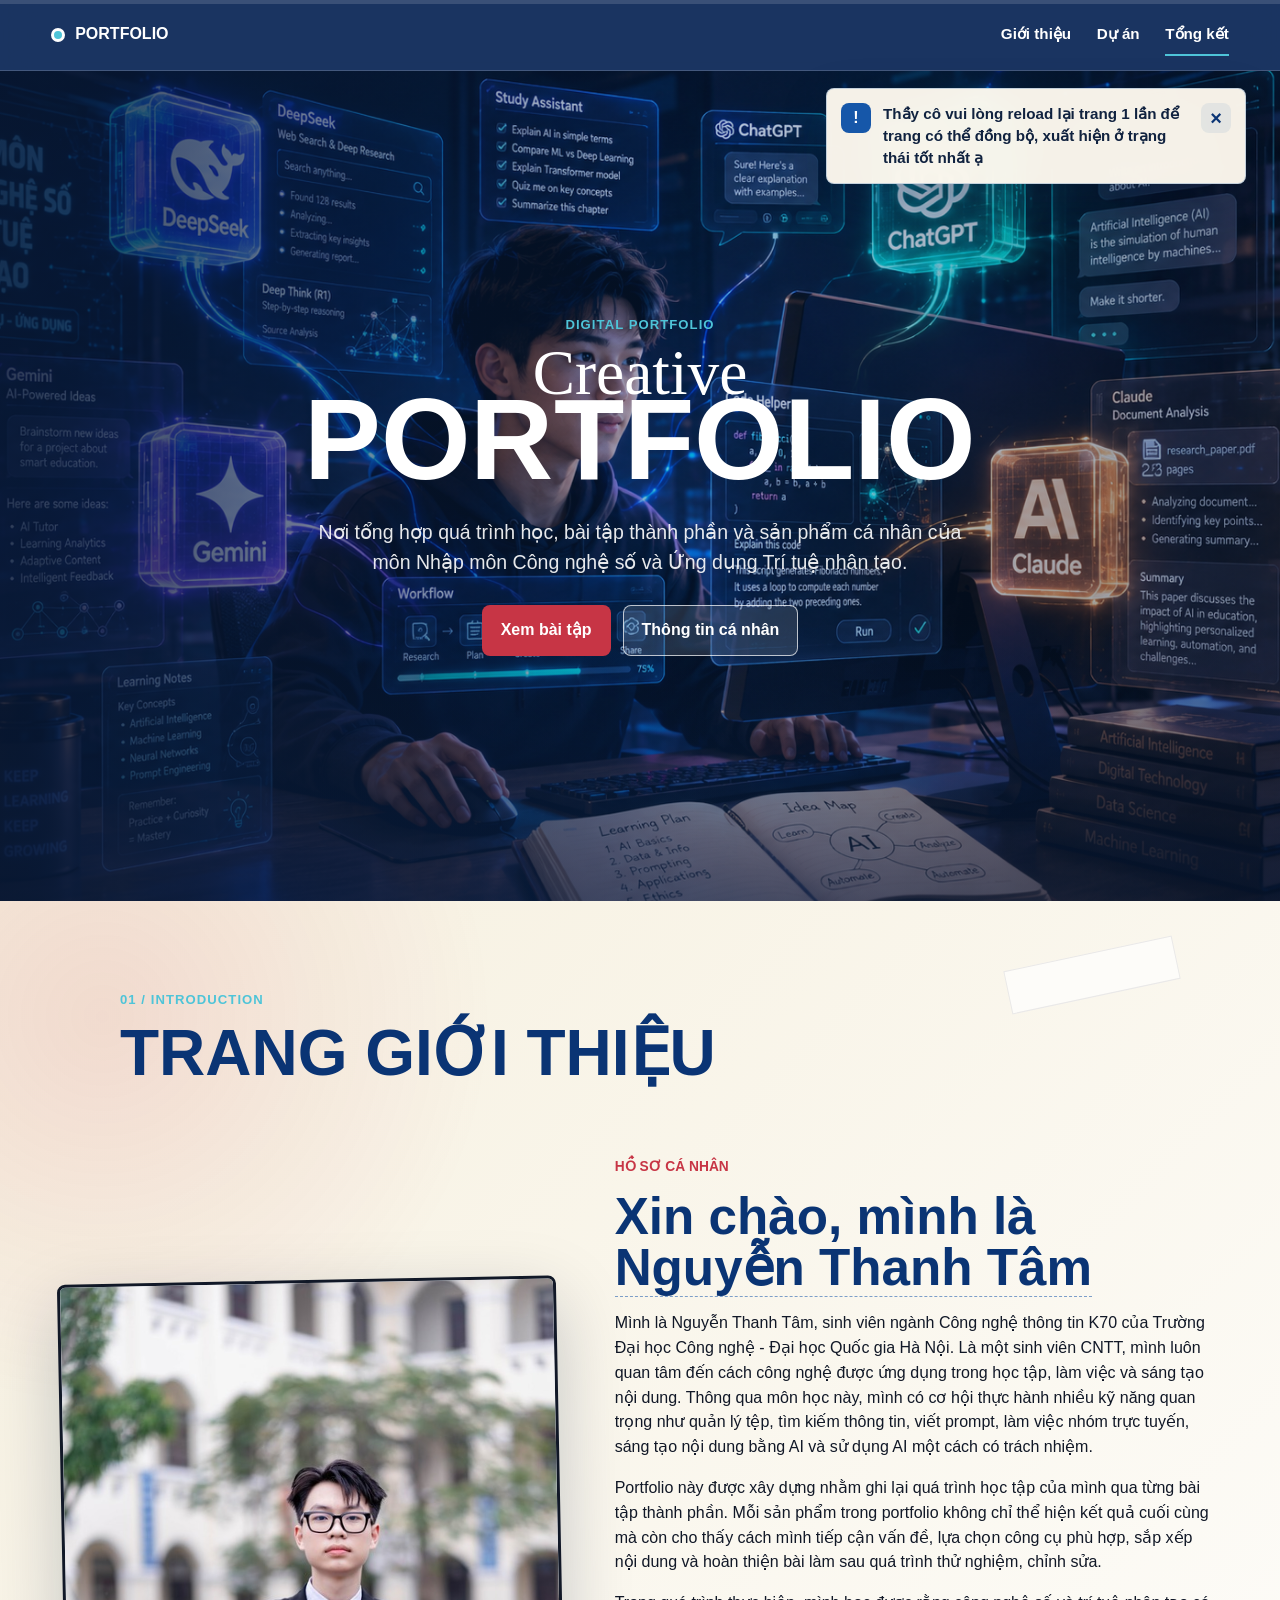
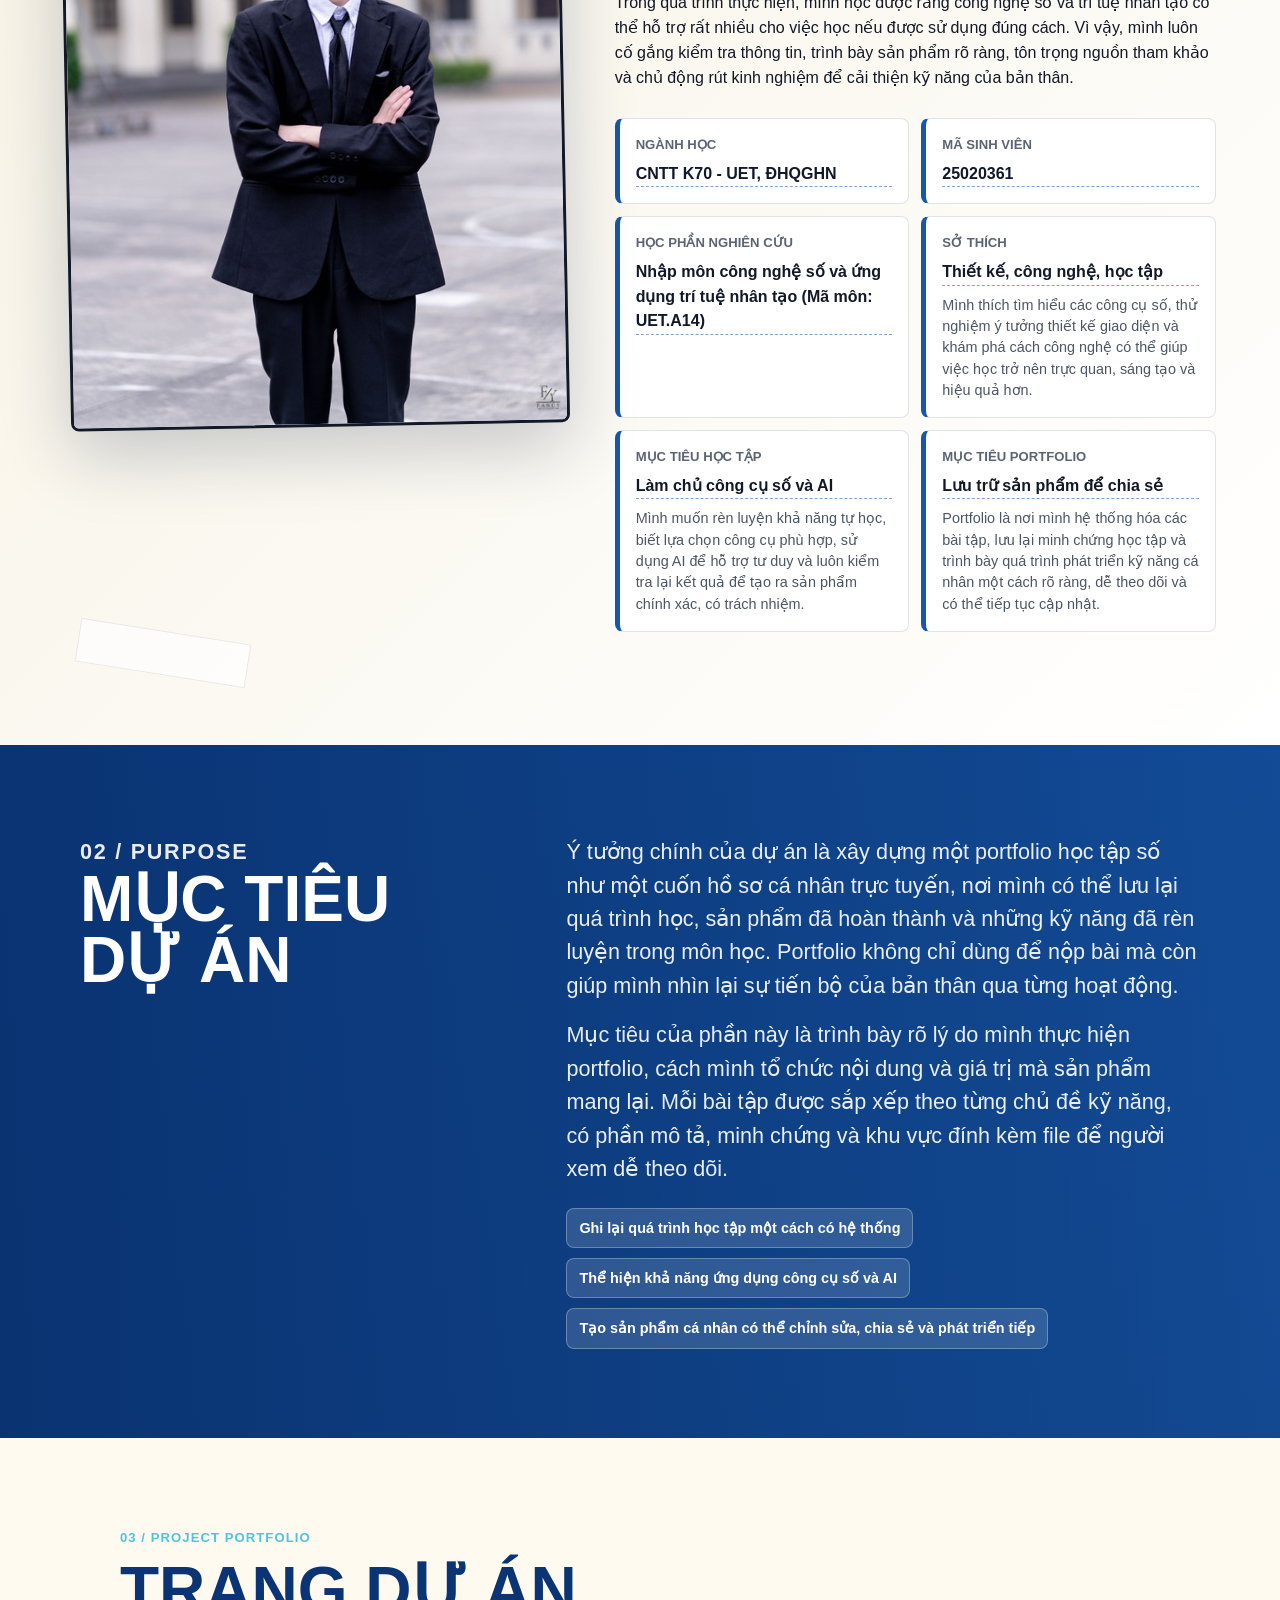
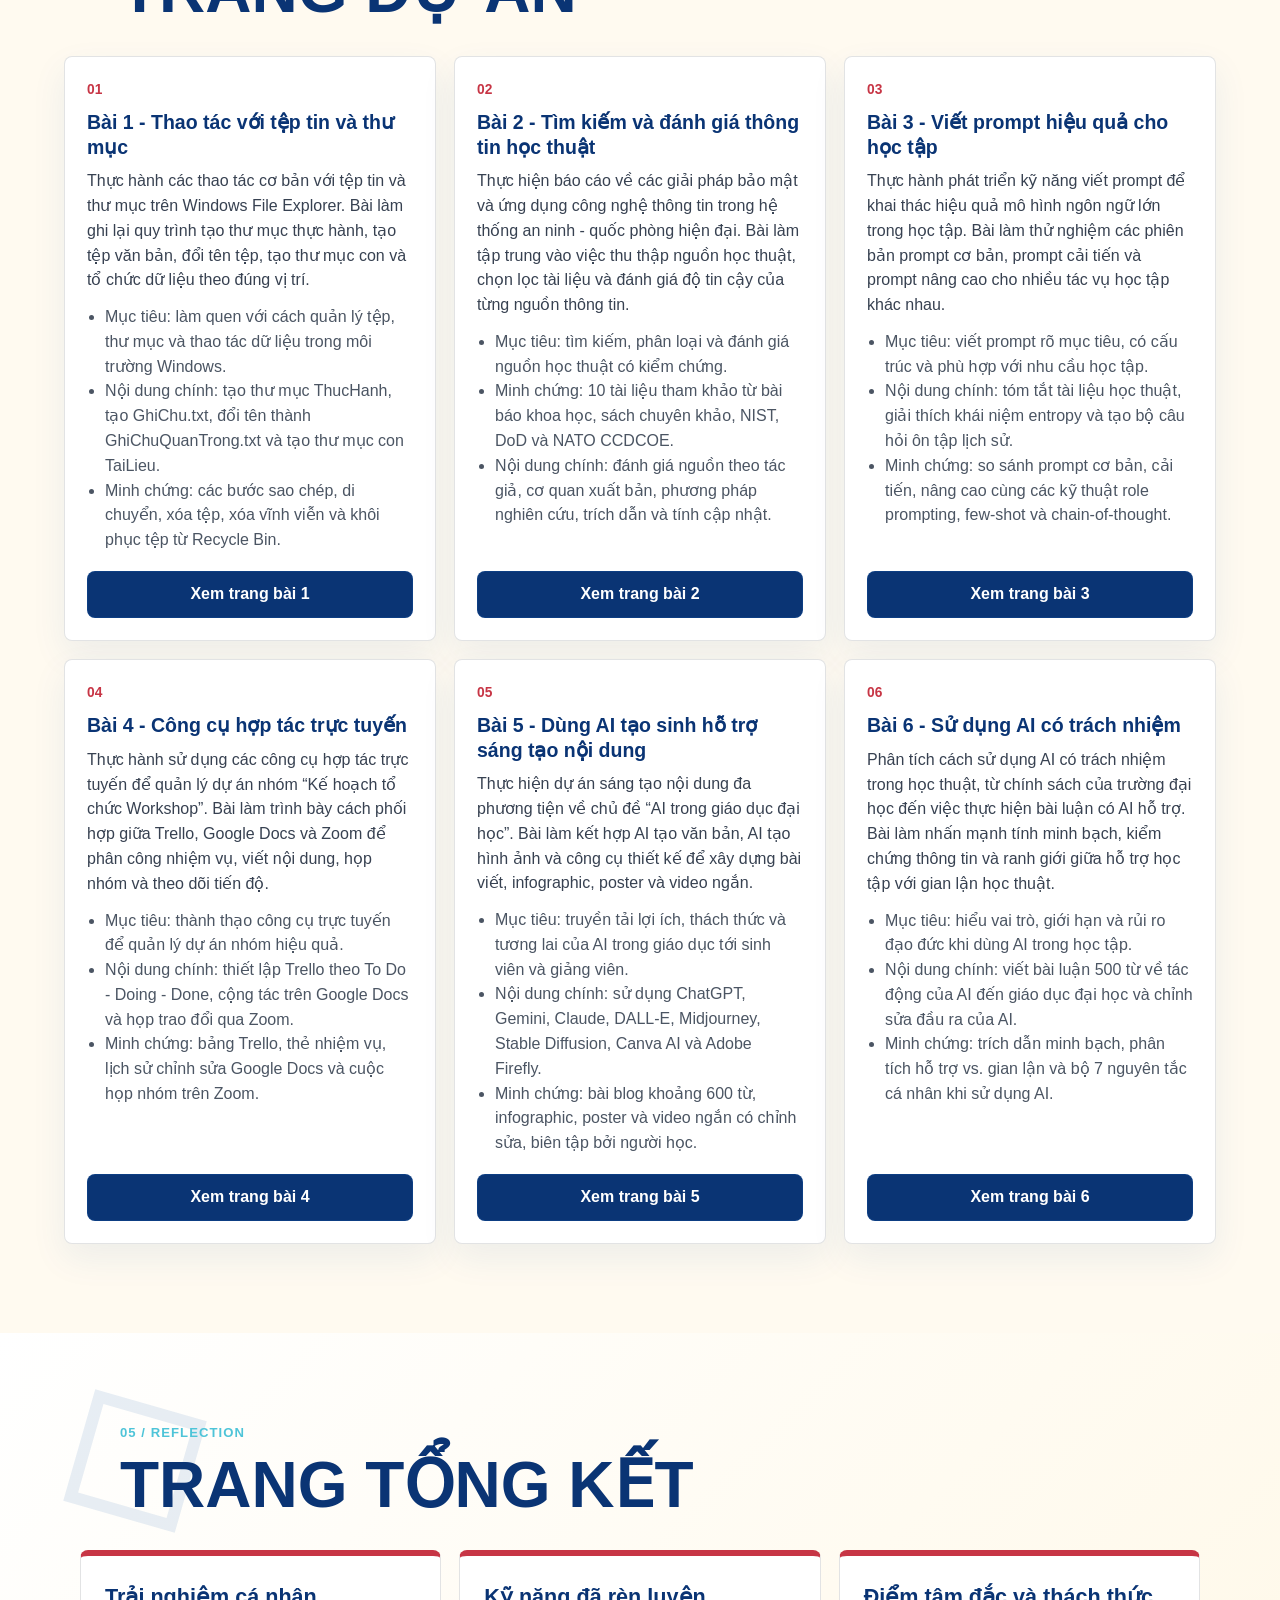
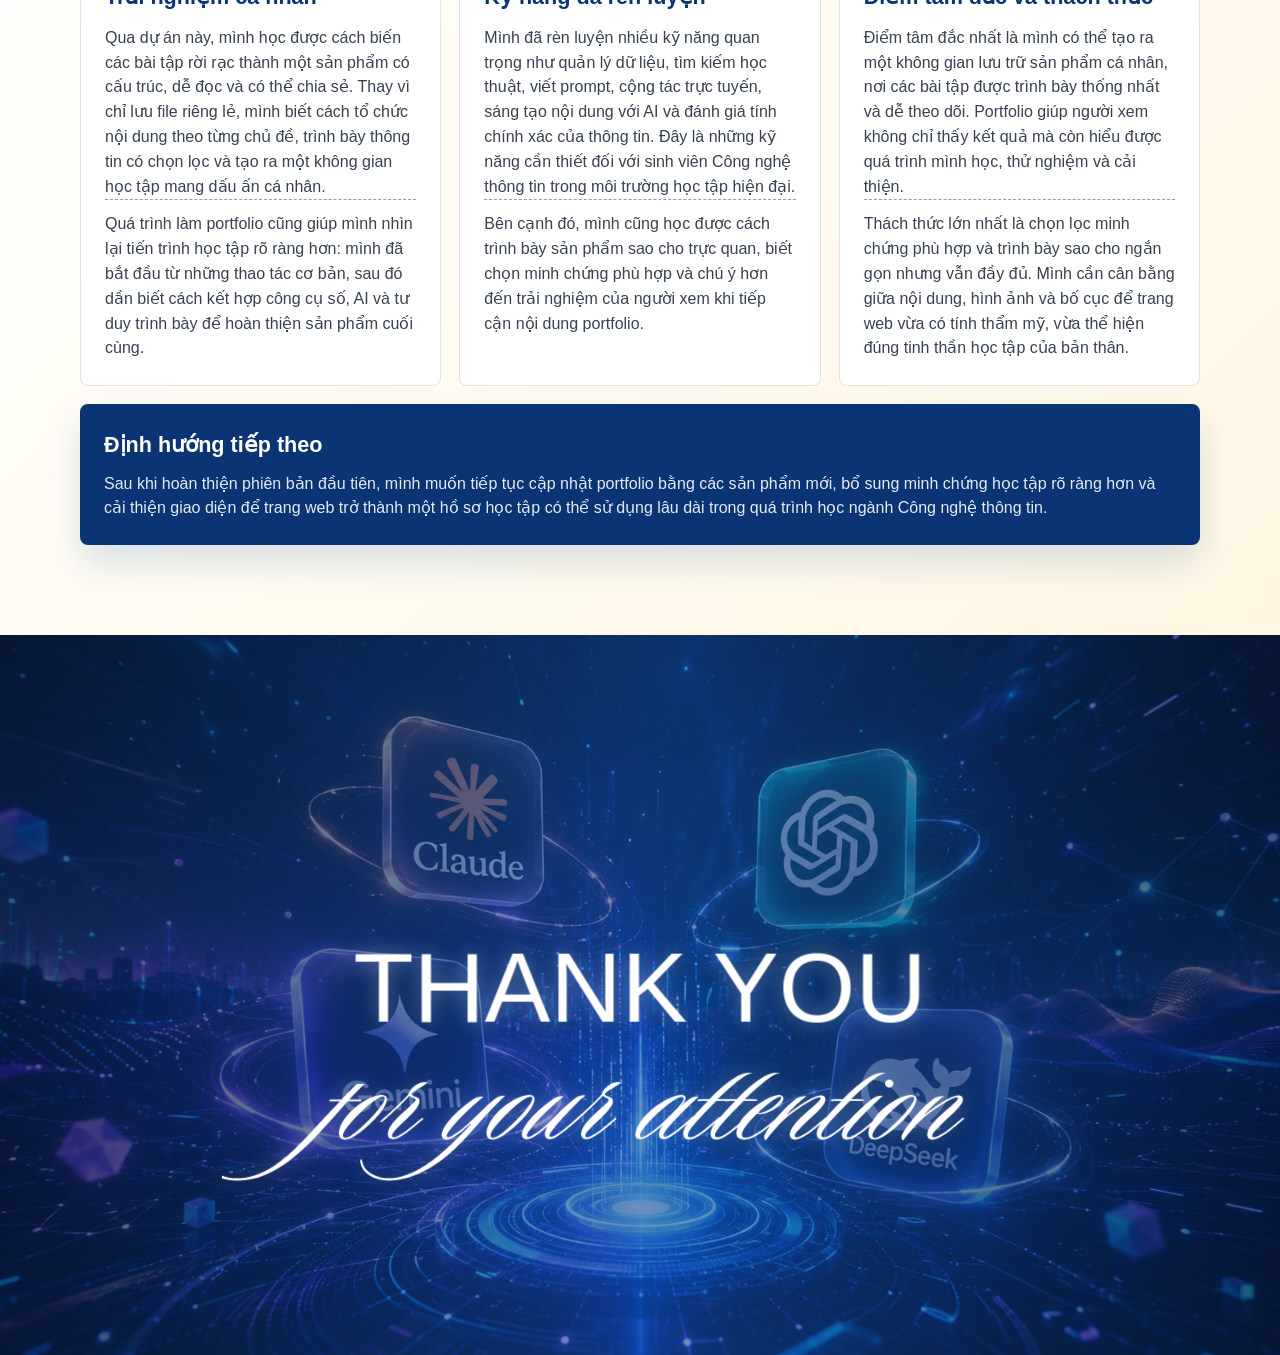
==== commit 90065749: "Add reload sync notice popup" ====
--- a/index.html
+++ b/index.html
@@ -4,7 +4,7 @@
     <meta charset="utf-8" />
     <meta name="viewport" content="width=device-width, initial-scale=1" />
     <title>Portfolio Kỹ thuật số</title>
-    <link rel="stylesheet" href="styles.css" />
+    <link rel="stylesheet" href="styles.css?v=sync-notice-6" />
   </head>
   <body>
     <header class="site-header" aria-label="Điều hướng chính">
@@ -19,6 +19,18 @@
       </nav>
     </header>
     <div class="scroll-progress" aria-hidden="true"><span id="scrollProgress"></span></div>
+    <aside class="sync-notice" role="status" aria-live="polite">
+      <span class="sync-notice-icon" aria-hidden="true">!</span>
+      <p>Thầy cô vui lòng reload lại trang 1 lần để trang có thể đồng bộ, xuất hiện ở trạng thái tốt nhất ạ</p>
+      <button
+        class="sync-notice-close"
+        type="button"
+        aria-label="Đóng thông báo"
+        onclick="this.closest('.sync-notice').style.display = 'none'"
+      >
+        ×
+      </button>
+    </aside>
 
     <main>
       <section class="hero" id="home">
@@ -344,6 +356,6 @@
 
     <button class="back-to-top" type="button" aria-label="Lên đầu trang">↑</button>
 
-    <script src="script.js"></script>
+    <script src="script.js?v=sync-notice-6"></script>
   </body>
 </html>
--- a/styles.css
+++ b/styles.css
@@ -61,6 +61,90 @@
   background: linear-gradient(90deg, var(--cyan), var(--red));
   box-shadow: 0 0 18px rgba(78, 196, 216, 0.78);
   transition: width 120ms linear;
+}
+
+.sync-notice {
+  position: fixed;
+  top: 88px;
+  right: clamp(14px, 3vw, 34px);
+  z-index: 45;
+  display: grid;
+  grid-template-columns: 30px minmax(0, 1fr) 30px;
+  gap: 12px;
+  align-items: start;
+  width: min(420px, calc(100vw - 28px));
+  padding: 14px;
+  color: #10223f;
+  background: rgba(255, 250, 240, 0.96);
+  border: 1px solid rgba(22, 87, 169, 0.22);
+  border-radius: 8px;
+  box-shadow: 0 18px 48px rgba(8, 24, 56, 0.22);
+  backdrop-filter: blur(14px);
+  overflow: hidden;
+  animation: noticeIn 420ms ease both;
+}
+
+.sync-notice::before {
+  content: "";
+  position: absolute;
+  top: 0;
+  left: 0;
+  width: 5px;
+  height: 100%;
+  background: linear-gradient(180deg, var(--cyan), var(--blue));
+  transform-origin: bottom;
+  animation: noticeCountdown 3000ms linear forwards;
+}
+
+.sync-notice.is-hidden {
+  opacity: 0;
+  transform: translateY(-10px);
+  pointer-events: none;
+  transition: opacity 180ms ease, transform 180ms ease;
+}
+
+.sync-notice[hidden] {
+  display: none;
+}
+
+.sync-notice-icon,
+.sync-notice-close {
+  display: grid;
+  place-items: center;
+  width: 30px;
+  height: 30px;
+  border-radius: 8px;
+}
+
+.sync-notice-icon {
+  color: white;
+  font-weight: 900;
+  background: var(--blue);
+}
+
+.sync-notice p {
+  margin: 0;
+  font-size: 0.95rem;
+  font-weight: 700;
+  line-height: 1.45;
+}
+
+.sync-notice-close {
+  color: var(--deep-blue);
+  font-size: 1.25rem;
+  font-weight: 800;
+  line-height: 1;
+  background: rgba(22, 87, 169, 0.08);
+  border: 0;
+  cursor: pointer;
+  transition: background 160ms ease, transform 160ms ease;
+}
+
+.sync-notice-close:hover,
+.sync-notice-close:focus-visible {
+  background: rgba(199, 53, 69, 0.14);
+  outline: 0;
+  transform: translateY(-1px);
 }
 
 .site-header {
@@ -1255,6 +1339,26 @@
   }
 }
 
+@keyframes noticeIn {
+  from {
+    opacity: 0;
+    transform: translateY(-12px);
+  }
+  to {
+    opacity: 1;
+    transform: translateY(0);
+  }
+}
+
+@keyframes noticeCountdown {
+  from {
+    transform: scaleY(1);
+  }
+  to {
+    transform: scaleY(0);
+  }
+}
+
 @media (max-width: 980px) {
   .site-header {
     position: sticky;
@@ -1294,6 +1398,23 @@
     justify-content: space-between;
     gap: 8px;
     font-size: 0.85rem;
+  }
+
+  .sync-notice {
+    top: 128px;
+    grid-template-columns: 28px minmax(0, 1fr) 28px;
+    gap: 10px;
+    padding: 12px;
+  }
+
+  .sync-notice-icon,
+  .sync-notice-close {
+    width: 28px;
+    height: 28px;
+  }
+
+  .sync-notice p {
+    font-size: 0.88rem;
   }
 
   .hero {
